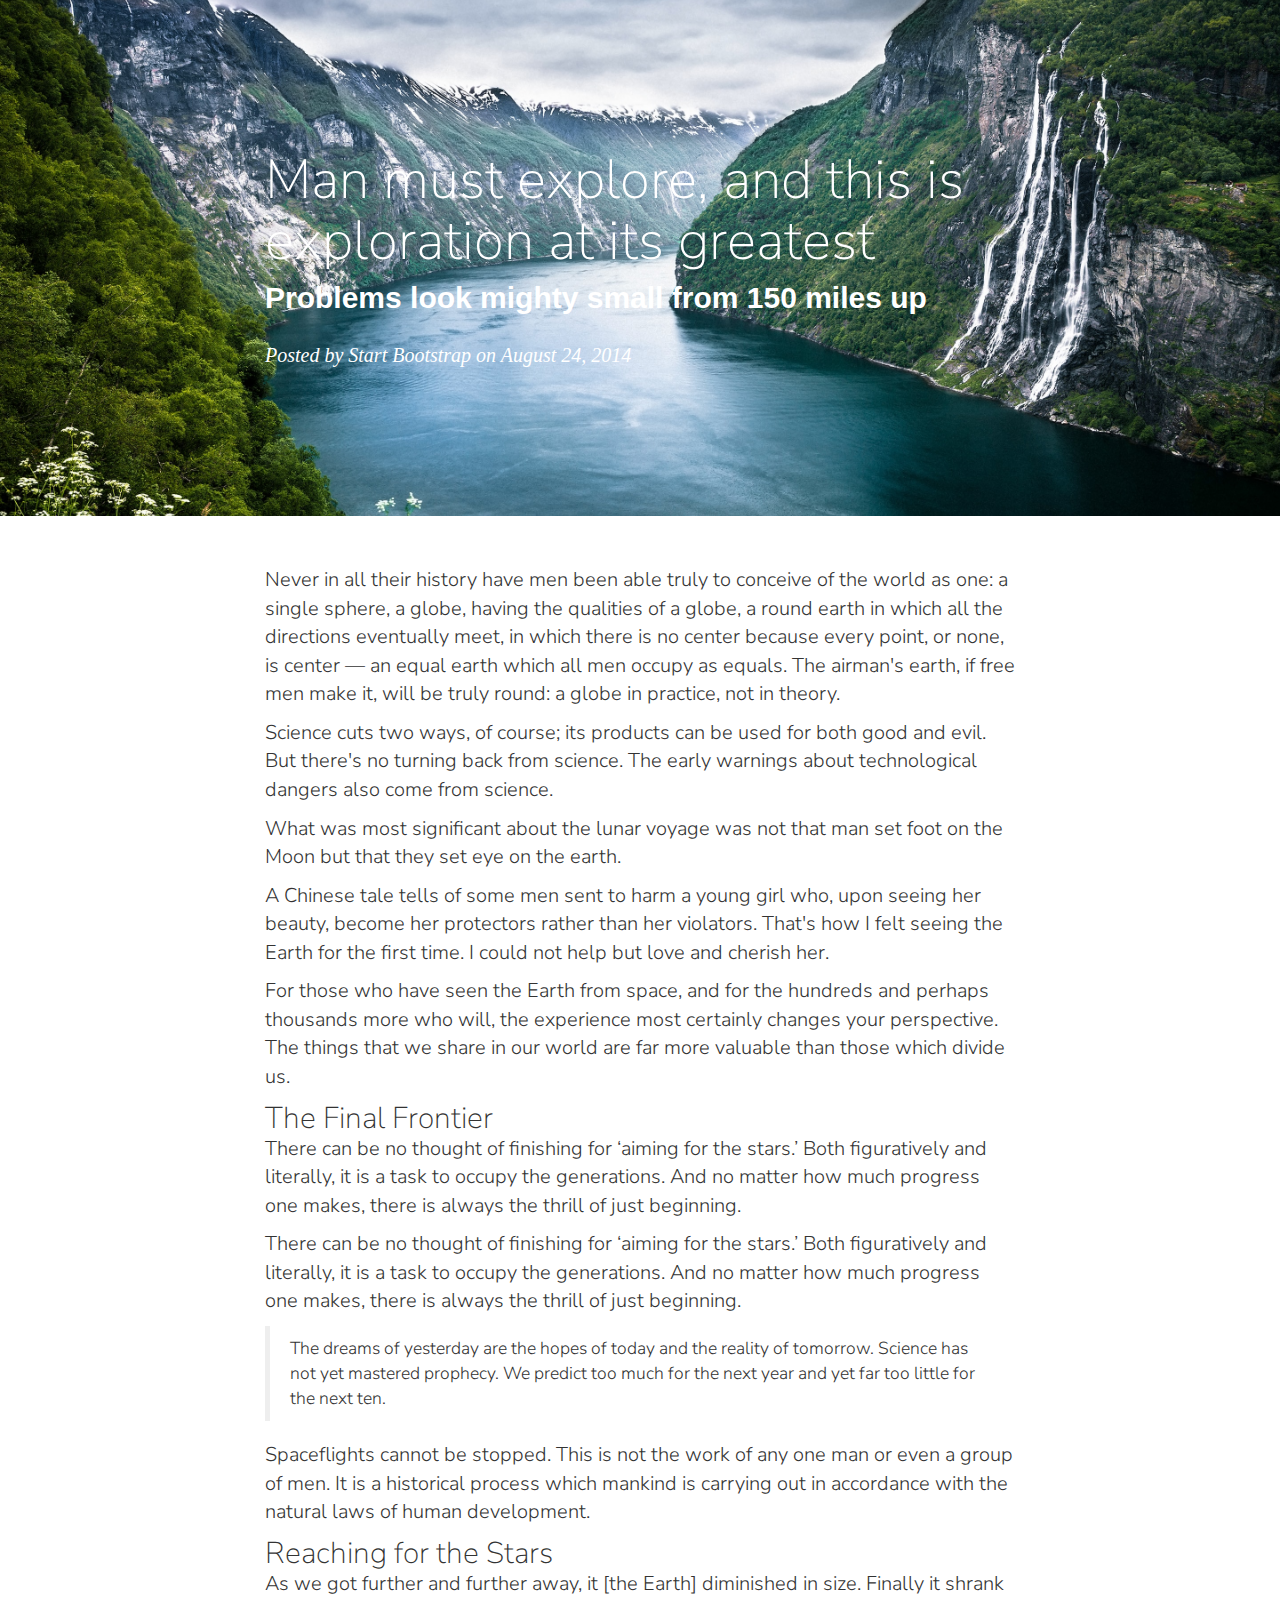
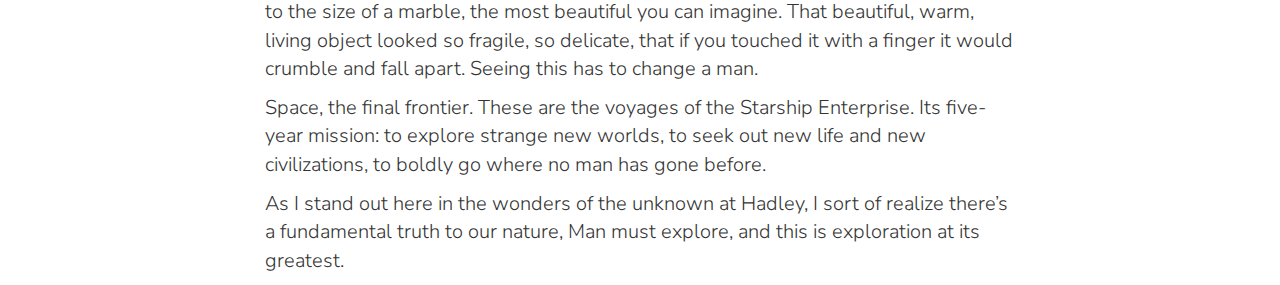
==== projects/globe.html @ 4fa904e4 "Initialize new page" ====
<!DOCTYPE html>
<html lang="en">

<head>
  <meta charset="UTF-8">
  <meta name="referrer" content="origin">
  <title>Web.gl Globe</title>
  <link rel="stylesheet" href="https://maxcdn.bootstrapcdn.com/bootstrap/3.3.1/css/bootstrap.min.css">
  <link rel="stylesheet" href="../css/globe.css">
  <script src="js/prefixfree.min.js"></script>
  <meta name="viewport" content="width=device-width, initial-scale=1, maximum-scale=1, user-scalable=no">
  <meta name="theme-color" content="#042C45">
  <meta name="apple-mobile-web-app-status-bar-style" content="#042C45">
  <meta name="msapplication-navbutton-color" content="#042C45">
  <link rel="shortcut icon" href="resources/favicon.gif" />
  

  <meta property="og:title" content="Yu-Lin Yang"/>
  <meta property="og:type" content="profile"/>
  <meta property="og:url" content="http://www.yulinyang.me/"/>
  <meta property="og:image" content=" http://yulinyang.me/resources/preview.png"/>
  <meta property="og:site_name" content="Yu-Lin's Website"/>
  <meta property="fb:app_id" content="1234567890987654321"/>
  <meta property="og:description" content="Welcome to my site! Hope you enjoy!"/>
</head>














<body>

  <!-- Page Header -->
  <!-- Set your background image for this header on the line below. -->
  <header class="intro-header" style="background-image: url('../resources/1.jpg')">
      <div class="container">
          <div class="row">
              <div class="col-lg-8 col-lg-offset-2 col-md-10 col-md-offset-1">
                  <div class="post-heading">
                      <h1>Man must explore, and this is exploration at its greatest</h1>
                      <h2 class="subheading">Problems look mighty small from 150 miles up</h2>
                      <span class="meta">Posted by <a href="#">Start Bootstrap</a> on August 24, 2014</span>
                  </div>
              </div>
          </div>
      </div>
  </header>
  
  <article>
    <div class="container">
      <div class="row">
          <div class="col-lg-8 col-lg-offset-2 col-md-10 col-md-offset-1">
                    <p>Never in all their history have men been able truly to conceive of the world as one: a single sphere, a globe, having the qualities of a globe, a round earth in which all the directions eventually meet, in which there is no center because every point, or none, is center — an equal earth which all men occupy as equals. The airman's earth, if free men make it, will be truly round: a globe in practice, not in theory.</p>

                    <p>Science cuts two ways, of course; its products can be used for both good and evil. But there's no turning back from science. The early warnings about technological dangers also come from science.</p>

                    <p>What was most significant about the lunar voyage was not that man set foot on the Moon but that they set eye on the earth.</p>

                    <p>A Chinese tale tells of some men sent to harm a young girl who, upon seeing her beauty, become her protectors rather than her violators. That's how I felt seeing the Earth for the first time. I could not help but love and cherish her.</p>

                    <p>For those who have seen the Earth from space, and for the hundreds and perhaps thousands more who will, the experience most certainly changes your perspective. The things that we share in our world are far more valuable than those which divide us.</p>

                    <h2 class="section-heading">The Final Frontier</h2>

                    <p>There can be no thought of finishing for ‘aiming for the stars.’ Both figuratively and literally, it is a task to occupy the generations. And no matter how much progress one makes, there is always the thrill of just beginning.</p>

                    <p>There can be no thought of finishing for ‘aiming for the stars.’ Both figuratively and literally, it is a task to occupy the generations. And no matter how much progress one makes, there is always the thrill of just beginning.</p>

                    <blockquote>The dreams of yesterday are the hopes of today and the reality of tomorrow. Science has not yet mastered prophecy. We predict too much for the next year and yet far too little for the next ten.</blockquote>

                    <p>Spaceflights cannot be stopped. This is not the work of any one man or even a group of men. It is a historical process which mankind is carrying out in accordance with the natural laws of human development.</p>

                    <h2 class="section-heading">Reaching for the Stars</h2>

                    <p>As we got further and further away, it [the Earth] diminished in size. Finally it shrank to the size of a marble, the most beautiful you can imagine. That beautiful, warm, living object looked so fragile, so delicate, that if you touched it with a finger it would crumble and fall apart. Seeing this has to change a man.</p>


                    <p>Space, the final frontier. These are the voyages of the Starship Enterprise. Its five-year mission: to explore strange new worlds, to seek out new life and new civilizations, to boldly go where no man has gone before.</p>

                    <p>As I stand out here in the wonders of the unknown at Hadley, I sort of realize there’s a fundamental truth to our nature, Man must explore, and this is exploration at its greatest.</p>


          </div>
      </div>
    </div>
  </article>

<script src="https://ajax.googleapis.com/ajax/libs/jquery/1.11.1/jquery.min.js"></script>
<script src="https://maxcdn.bootstrapcdn.com/bootstrap/3.3.1/js/bootstrap.min.js"></script>
</body>
</html>
---- css/globe.css ----
@import url('https://fonts.googleapis.com/css?family=Nunito+Sans:300,400,600,700');

/**  Basic Page CSS **/
body{
  font-family: "Nunito Sans", sans-serif;
  font-weight: 300;
  font-size: 2em;
  position: relative;
}

h1, h2, h3, h4, h5, h6 {
  font-family: "Nunito Sans", sans-serif;
  font-weight: 100;
  margin: 0;
}
.intro-header {
  background-color: #777777;
  background: no-repeat center center;
  background-attachment: scroll;
  -webkit-background-size: cover;
  -moz-background-size: cover;
  background-size: cover;
  -o-background-size: cover;
  margin-bottom: 50px;
}
.intro-header .site-heading,
.intro-header .post-heading,
.intro-header .page-heading {
  padding: 100px 0 50px;
  color: white;
}
@media only screen and (min-width: 768px) {
  .intro-header .site-heading,
  .intro-header .post-heading,
  .intro-header .page-heading {
    padding: 150px 0;
  }
}
.intro-header .site-heading,
.intro-header .page-heading {
  text-align: center;
}
.intro-header .site-heading h1,
.intro-header .page-heading h1 {
  margin-top: 0;
  font-size: 50px;
}
.intro-header .site-heading .subheading,
.intro-header .page-heading .subheading {
  font-size: 24px;
  line-height: 1.1;
  display: block;
  font-family: 'Open Sans', 'Helvetica Neue', Helvetica, Arial, sans-serif;
  font-weight: 300;
  margin: 10px 0 0;
}
@media only screen and (min-width: 768px) {
  .intro-header .site-heading h1,
  .intro-header .page-heading h1 {
    font-size: 80px;
  }
}
.intro-header .post-heading h1 {
  font-size: 35px;
}
.intro-header .post-heading .subheading,
.intro-header .post-heading .meta {
  line-height: 1.1;
  display: block;
}
.intro-header .post-heading .subheading {
  font-family: 'Open Sans', 'Helvetica Neue', Helvetica, Arial, sans-serif;
  font-size: 24px;
  margin: 10px 0 30px;
  font-weight: 600;
}
.intro-header .post-heading .meta {
  font-family: 'Lora', 'Times New Roman', serif;
  font-style: italic;
  font-weight: 300;
  font-size: 20px;
}
.intro-header .post-heading .meta a {
  color: white;
}
@media only screen and (min-width: 768px) {
  .intro-header .post-heading h1 {
    font-size: 55px;
  }
  .intro-header .post-heading .subheading {
    font-size: 30px;
  }
}
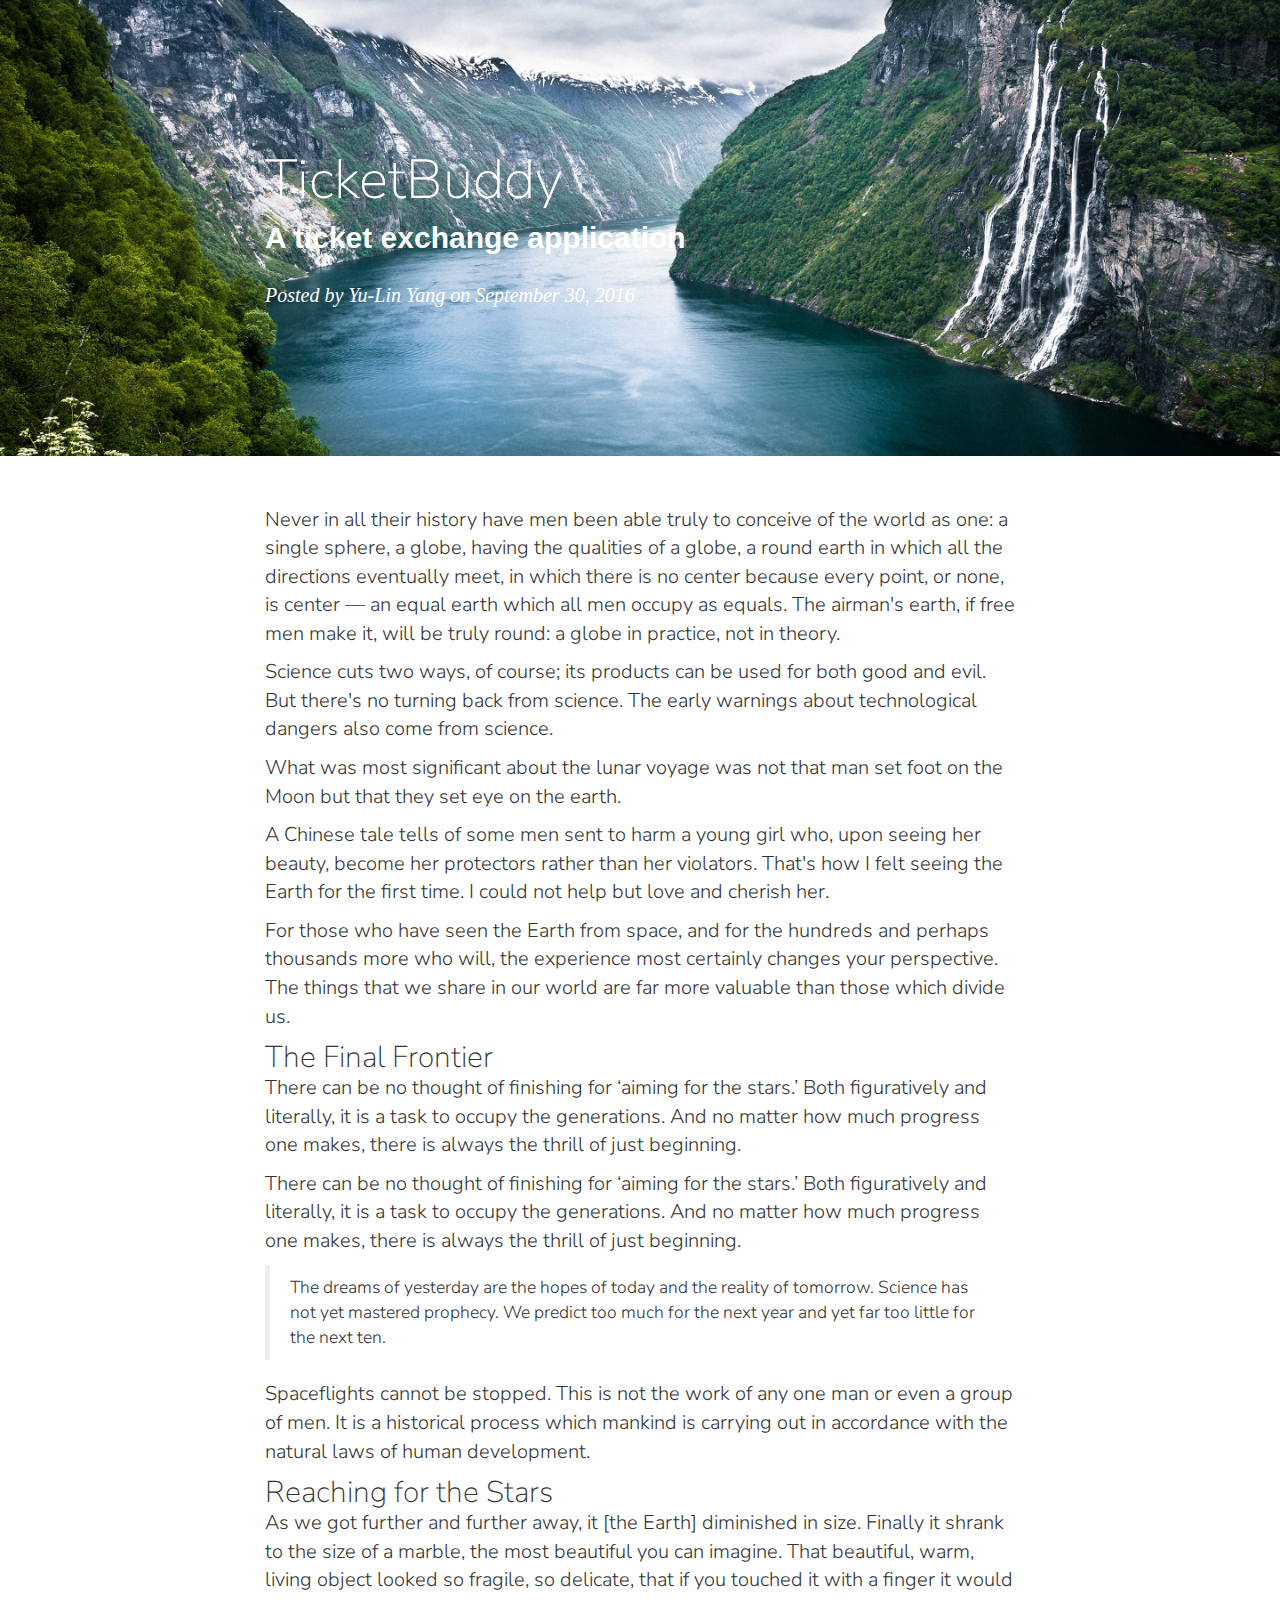
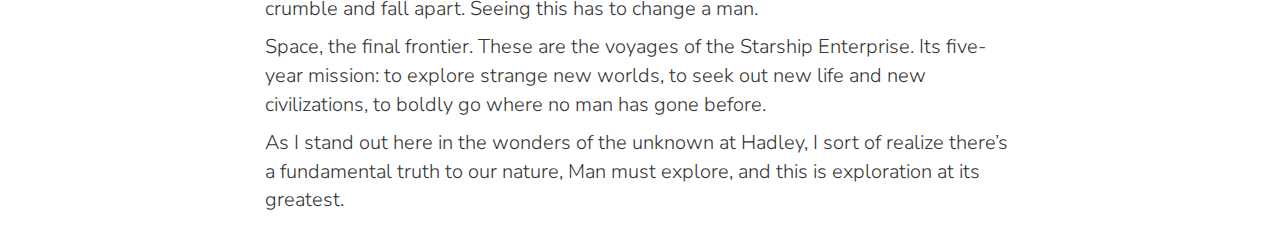
==== commit 96dcd9fd: "title" ====
--- a/projects/globe.html
+++ b/projects/globe.html
@@ -46,9 +46,9 @@
           <div class="row">
               <div class="col-lg-8 col-lg-offset-2 col-md-10 col-md-offset-1">
                   <div class="post-heading">
-                      <h1>Man must explore, and this is exploration at its greatest</h1>
-                      <h2 class="subheading">Problems look mighty small from 150 miles up</h2>
-                      <span class="meta">Posted by <a href="#">Start Bootstrap</a> on August 24, 2014</span>
+                      <h1>TicketBuddy</h1>
+                      <h2 class="subheading">A ticket exchange application</h2>
+                      <span class="meta">Posted by <a href="#">Yu-Lin Yang</a> on September 30, 2016</span>
                   </div>
               </div>
           </div>
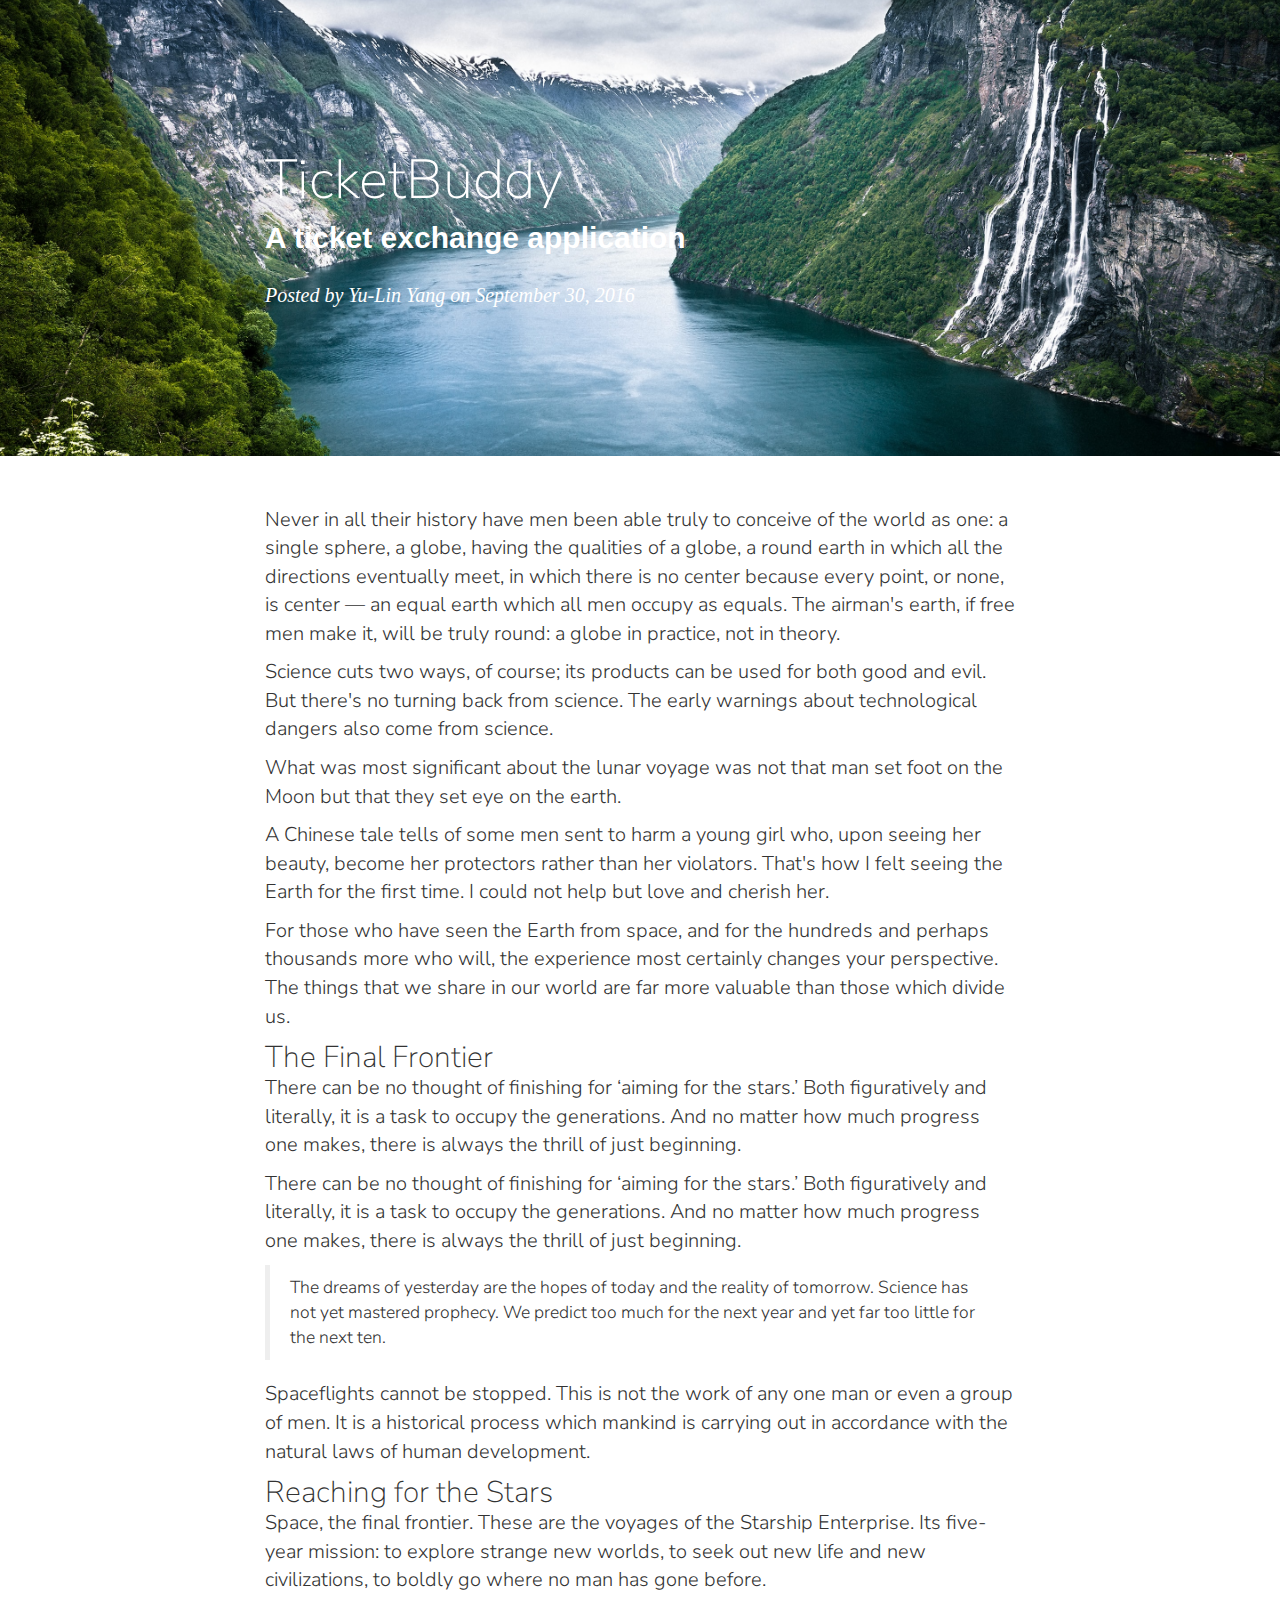
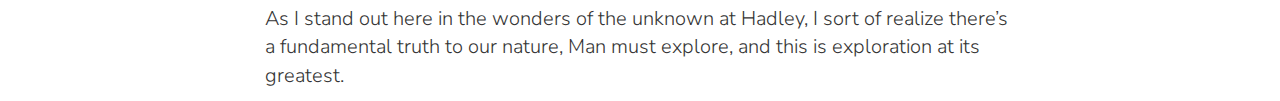
==== commit f055d980: "project update" ====
--- a/projects/globe.html
+++ b/projects/globe.html
@@ -81,8 +81,6 @@
 
                     <h2 class="section-heading">Reaching for the Stars</h2>
 
-                    <p>As we got further and further away, it [the Earth] diminished in size. Finally it shrank to the size of a marble, the most beautiful you can imagine. That beautiful, warm, living object looked so fragile, so delicate, that if you touched it with a finger it would crumble and fall apart. Seeing this has to change a man.</p>
-
 
                     <p>Space, the final frontier. These are the voyages of the Starship Enterprise. Its five-year mission: to explore strange new worlds, to seek out new life and new civilizations, to boldly go where no man has gone before.</p>
 
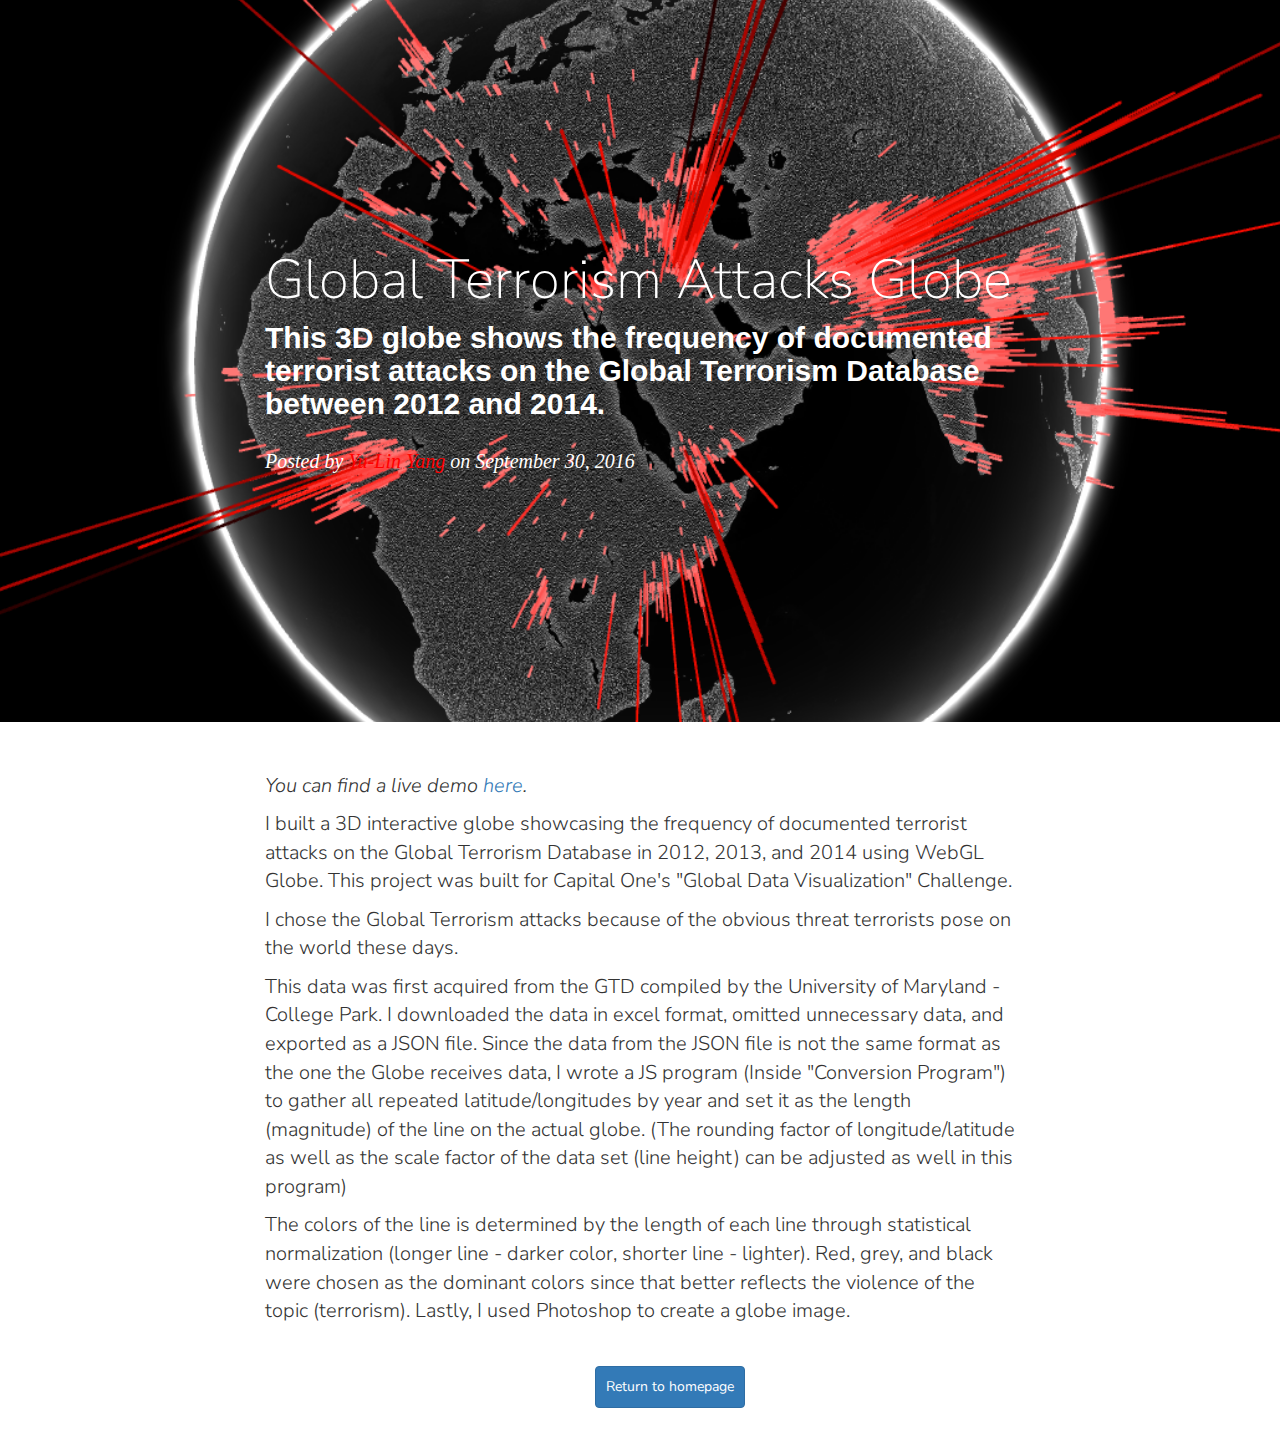
==== commit b22ff99c: "globe update" ====
--- a/projects/globe.html
+++ b/projects/globe.html
@@ -41,13 +41,13 @@
 
   <!-- Page Header -->
   <!-- Set your background image for this header on the line below. -->
-  <header class="intro-header" style="background-image: url('../resources/1.jpg')">
+  <header class="intro-header" style="background-image: url('../resources/globe.jpg')">
       <div class="container">
           <div class="row">
               <div class="col-lg-8 col-lg-offset-2 col-md-10 col-md-offset-1">
                   <div class="post-heading">
-                      <h1>TicketBuddy</h1>
-                      <h2 class="subheading">A ticket exchange application</h2>
+                      <h1>Global Terrorism Attacks Globe</h1>
+                      <h2 class="subheading">This 3D globe shows the frequency of documented terrorist attacks on the Global Terrorism Database between 2012 and 2014.</h2>
                       <span class="meta">Posted by <a href="#">Yu-Lin Yang</a> on September 30, 2016</span>
                   </div>
               </div>
@@ -59,32 +59,23 @@
     <div class="container">
       <div class="row">
           <div class="col-lg-8 col-lg-offset-2 col-md-10 col-md-offset-1">
-                    <p>Never in all their history have men been able truly to conceive of the world as one: a single sphere, a globe, having the qualities of a globe, a round earth in which all the directions eventually meet, in which there is no center because every point, or none, is center — an equal earth which all men occupy as equals. The airman's earth, if free men make it, will be truly round: a globe in practice, not in theory.</p>
+                    <p><i>You can find a live demo <a href="http://yulinyang.me/GTA_Globe/">here</a>.</i></p>
 
-                    <p>Science cuts two ways, of course; its products can be used for both good and evil. But there's no turning back from science. The early warnings about technological dangers also come from science.</p>
+                    <p>I built a 3D interactive globe showcasing the frequency of documented terrorist attacks on the Global Terrorism Database in 2012, 2013, and 2014 using WebGL Globe. This project was built for Capital One's "Global Data Visualization" Challenge.</p>
 
-                    <p>What was most significant about the lunar voyage was not that man set foot on the Moon but that they set eye on the earth.</p>
+                    <p>I chose the Global Terrorism attacks because of the obvious threat terrorists pose on the world these days. </p>
 
-                    <p>A Chinese tale tells of some men sent to harm a young girl who, upon seeing her beauty, become her protectors rather than her violators. That's how I felt seeing the Earth for the first time. I could not help but love and cherish her.</p>
-
-                    <p>For those who have seen the Earth from space, and for the hundreds and perhaps thousands more who will, the experience most certainly changes your perspective. The things that we share in our world are far more valuable than those which divide us.</p>
-
-                    <h2 class="section-heading">The Final Frontier</h2>
-
-                    <p>There can be no thought of finishing for ‘aiming for the stars.’ Both figuratively and literally, it is a task to occupy the generations. And no matter how much progress one makes, there is always the thrill of just beginning.</p>
-
-                    <p>There can be no thought of finishing for ‘aiming for the stars.’ Both figuratively and literally, it is a task to occupy the generations. And no matter how much progress one makes, there is always the thrill of just beginning.</p>
-
-                    <blockquote>The dreams of yesterday are the hopes of today and the reality of tomorrow. Science has not yet mastered prophecy. We predict too much for the next year and yet far too little for the next ten.</blockquote>
-
-                    <p>Spaceflights cannot be stopped. This is not the work of any one man or even a group of men. It is a historical process which mankind is carrying out in accordance with the natural laws of human development.</p>
-
-                    <h2 class="section-heading">Reaching for the Stars</h2>
+                    <p>This data was first acquired from the GTD compiled by the University of Maryland - College Park. I downloaded the data in excel format, omitted unnecessary data, and exported as a JSON file. Since the data from the JSON file is not the same format as the one the Globe receives data, I wrote a JS program (Inside "Conversion Program") to gather all repeated latitude/longitudes by year and set it as the length (magnitude) of the line on the actual globe. (The rounding factor of longitude/latitude as well as the scale factor of the data set (line height) can be adjusted as well in this program)</p>
 
 
-                    <p>Space, the final frontier. These are the voyages of the Starship Enterprise. Its five-year mission: to explore strange new worlds, to seek out new life and new civilizations, to boldly go where no man has gone before.</p>
 
-                    <p>As I stand out here in the wonders of the unknown at Hadley, I sort of realize there’s a fundamental truth to our nature, Man must explore, and this is exploration at its greatest.</p>
+                    <p>The colors of the line is determined by the length of each line through statistical normalization (longer line - darker color, shorter line - lighter). Red, grey, and black were chosen as the dominant colors since that better reflects the violence of the topic (terrorism). Lastly, I used Photoshop to create a globe image.</p>
+
+                    <!--<h2 class="section-heading">The Final Frontier</h2> -->
+                    <div class="ret_But col-md-12 text-center">
+                      <button type="button" class="btn btn-primary" href="#" onclick="history.back();">Return to homepage</button>
+                    </div>
+                    
 
 
           </div>
--- a/css/globe.css
+++ b/css/globe.css
@@ -33,7 +33,7 @@
   .intro-header .site-heading,
   .intro-header .post-heading,
   .intro-header .page-heading {
-    padding: 150px 0;
+    padding: 250px 0;
   }
 }
 .intro-header .site-heading,
@@ -81,7 +81,7 @@
   font-size: 20px;
 }
 .intro-header .post-heading .meta a {
-  color: white;
+  color: red;
 }
 @media only screen and (min-width: 768px) {
   .intro-header .post-heading h1 {
@@ -91,5 +91,11 @@
     font-size: 30px;
   }
 }
+.btn {
+  padding: 10px;
+}
+.ret_But {
+  margin: 30px;
+}
 
 
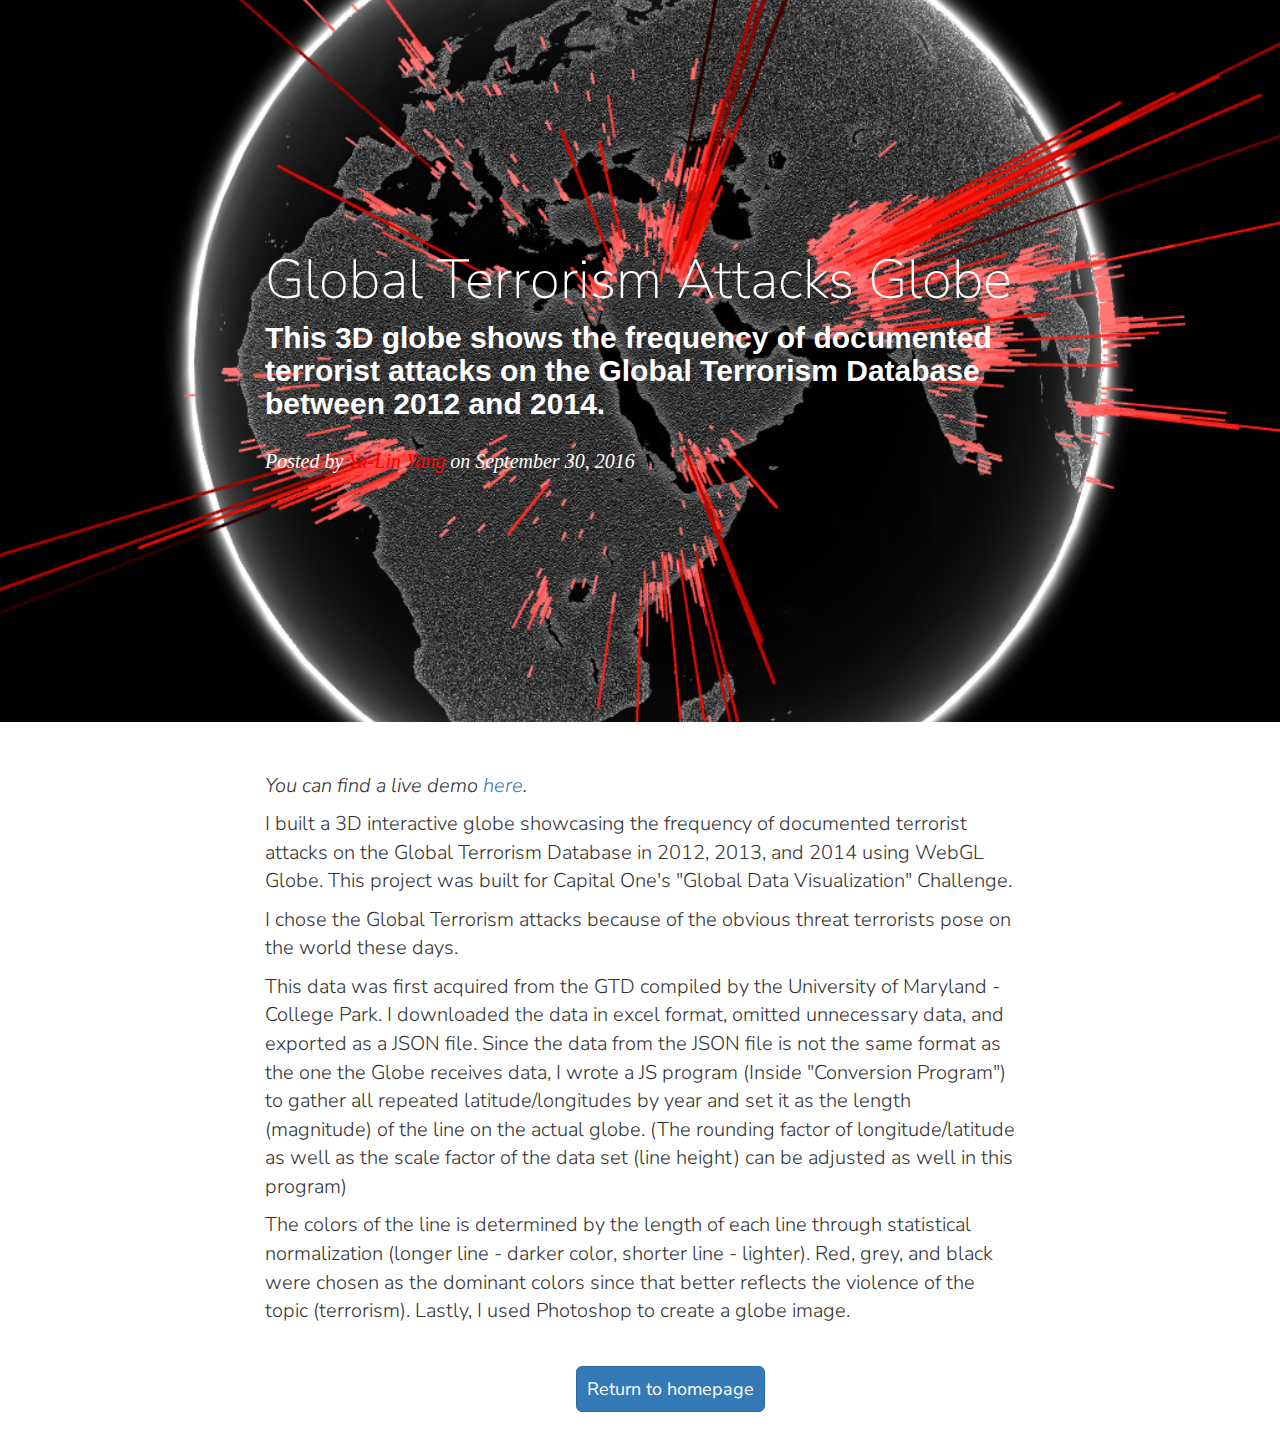
==== commit 23eb4d22: "globe update" ====
--- a/projects/globe.html
+++ b/projects/globe.html
@@ -73,7 +73,7 @@
 
                     <!--<h2 class="section-heading">The Final Frontier</h2> -->
                     <div class="ret_But col-md-12 text-center">
-                      <button type="button" class="btn btn-primary" href="#" onclick="history.back();">Return to homepage</button>
+                      <a type="button" class="btn btn-primary btn-lg" href="../index.html">Return to homepage</a>
                     </div>
                     
 
--- a/css/globe.css
+++ b/css/globe.css
@@ -28,6 +28,8 @@
 .intro-header .page-heading {
   padding: 100px 0 50px;
   color: white;
+  outline-width: 5px;
+  outline-color: red;
 }
 @media only screen and (min-width: 768px) {
   .intro-header .site-heading,
